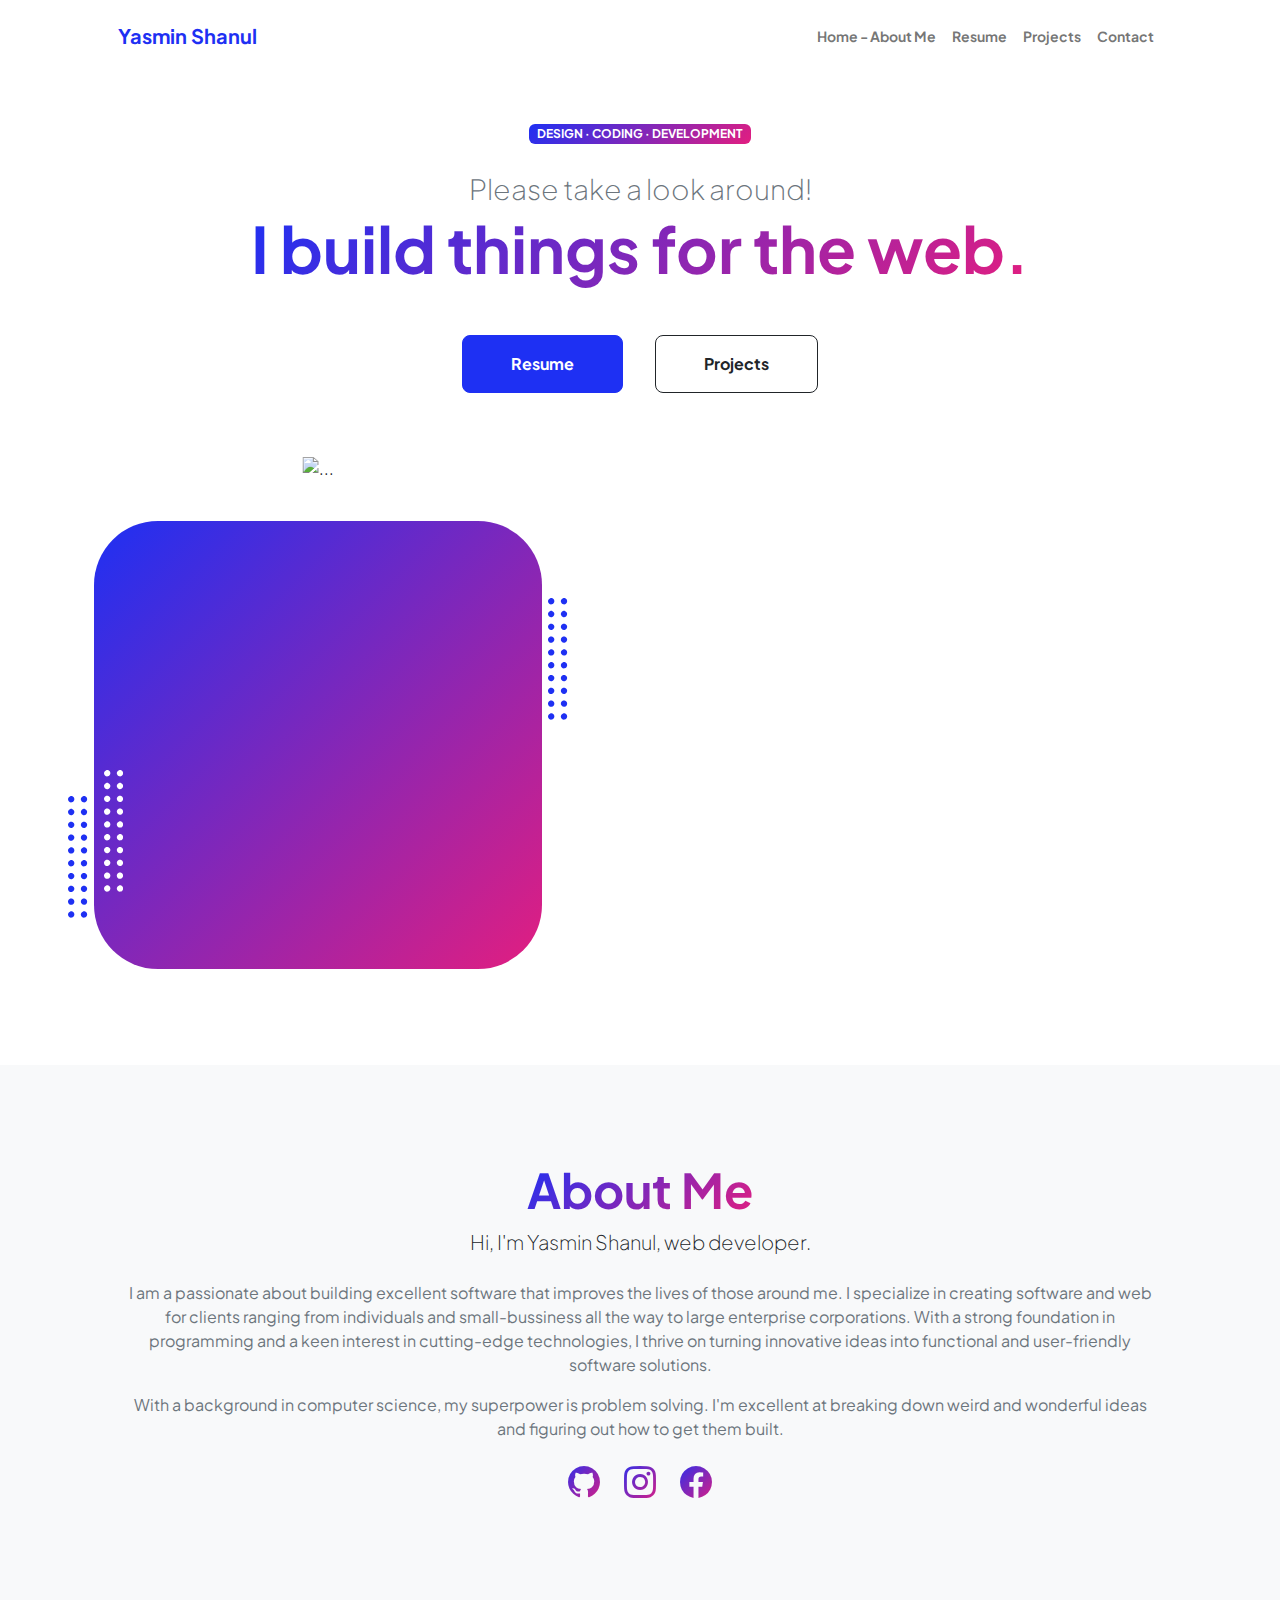
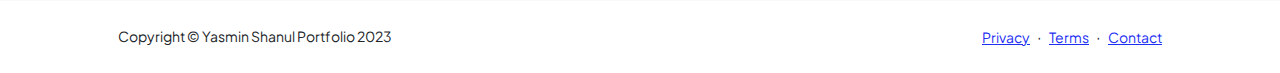
==== index.html @ e6933cc0 "commit" ====
<!DOCTYPE html>
<html lang="en">
    <head>
        <meta charset="utf-8" />
        <meta name="viewport" content="width=device-width, initial-scale=1, shrink-to-fit=no" />
        <meta name="description" content="" />
        <meta name="author" content="" />
        <title>Yasmin-Personal Portfolio Website</title>
        <!-- Favicon-->
        <link rel="icon" type="image/x-icon" href="assets/favicon.ico" />
        <!-- Custom Google font-->
        <link rel="preconnect" href="https://fonts.googleapis.com" />
        <link rel="preconnect" href="https://fonts.gstatic.com" crossorigin />
        <link href="https://fonts.googleapis.com/css2?family=Plus+Jakarta+Sans:wght@100;200;300;400;500;600;700;800;900&amp;display=swap" rel="stylesheet" />
        <!-- Bootstrap icons-->
        <link href="https://cdn.jsdelivr.net/npm/bootstrap-icons@1.8.1/font/bootstrap-icons.css" rel="stylesheet" />
        <!-- Core theme CSS (includes Bootstrap)-->
        <link href="css/styles.css" rel="stylesheet" />
    </head>
    <body class="d-flex flex-column h-100">
        <main class="flex-shrink-0">
            <!-- Navigation-->
            <nav class="navbar navbar-expand-lg navbar-light bg-white py-3">
                <div class="container px-5">
                    <a class="navbar-brand" href="index.html"><span class="fw-bolder text-primary">Yasmin Shanul</span></a>
                    <button class="navbar-toggler" type="button" data-bs-toggle="collapse" data-bs-target="#navbarSupportedContent" aria-controls="navbarSupportedContent" aria-expanded="false" aria-label="Toggle navigation"><span class="navbar-toggler-icon"></span></button>
                    <div class="collapse navbar-collapse" id="navbarSupportedContent">
                        <ul class="navbar-nav ms-auto mb-2 mb-lg-0 small fw-bolder">
                            <li class="nav-item"><a class="nav-link" href="index.html">Home - About Me</a></li>
                            <li class="nav-item"><a class="nav-link" href="aboutme.html">Resume</a></li>
                            <li class="nav-item"><a class="nav-link" href="projects.html">Projects</a></li>
                            <li class="nav-item"><a class="nav-link" href="contact.html">Contact</a></li>
                        </ul>
                    </div>
                </div>
            </nav>
            <!-- Header-->
            <header class="py-5">
                <div class="container px-5 pb-5">
                    <div class="row gx-5 align-items-center">
                        <div class="col-xxl-5">
                            <!-- Header text content-->
                            <div class="text-center text-xxl-start">
                                <div class="badge bg-gradient-primary-to-secondary text-white mb-4"><div class="text-uppercase">Design &middot; Coding &middot; Development</div></div>
                                <div class="fs-3 fw-light text-muted">Please take a look around!</div>
                                <h1 class="display-3 fw-bolder mb-5"><span class="text-gradient d-inline">I build things for the web.</span></h1>
                                <div class="d-grid gap-3 d-sm-flex justify-content-sm-center justify-content-xxl-start mb-3">
                                    <a class="btn btn-primary btn-lg px-5 py-3 me-sm-3 fs-6 fw-bolder" href="resume.html">Resume</a>
                                    <a class="btn btn-outline-dark btn-lg px-5 py-3 fs-6 fw-bolder" href="projects.html">Projects</a>
                                </div>
                            </div>
                        </div>
                        <div class="col-xxl-7"> </div>
                            <!-- Header profile picture-->
                            <div class="d-flex justify-content-center mt-5 mt-xxl-0"></div>
                            
                                <div class="profile bg-gradient-primary-to-secondary">
                                    <!-- TIP: For best results, use a photo with a transparent background like the demo example below-->
                                    <!-- Watch a tutorial on how to do this on YouTube (link)-->
                                    <img class="profile-img" src="images/test.jpg" alt="..." />
                                    <div class="dots-1">
                                        <!-- SVG Dots-->
                                        <svg version="1.1" xmlns="http://www.w3.org/2000/svg" xmlns:xlink="http://www.w3.org/1999/xlink" x="0px" y="0px" viewBox="0 0 191.6 1215.4" style="enable-background: new 0 0 191.6 1215.4" xml:space="preserve"></svg>
                                            <g transform="translate(0.000000,1280.000000) scale(0.100000,-0.100000)">
                                                <path d="M227.7,12788.6c-105-35-200-141-222-248c-43-206,163-412,369-369c155,32,275,190,260,339c-11,105-90,213-190,262        C383.7,12801.6,289.7,12808.6,227.7,12788.6z"></path>
                                                <path d="M1507.7,12788.6c-151-50-253-216-222-362c25-119,136-230,254-255c194-41,395,142,375,339c-11,105-90,213-190,262        C1663.7,12801.6,1569.7,12808.6,1507.7,12788.6z"></path>
                                                <path d="M227.7,11508.6c-105-35-200-141-222-248c-43-206,163-412,369-369c155,32,275,190,260,339c-11,105-90,213-190,262        C383.7,11521.6,289.7,11528.6,227.7,11508.6z"></path>
                                                <path d="M1507.7,11508.6c-151-50-253-216-222-362c25-119,136-230,254-255c194-41,395,142,375,339c-11,105-90,213-190,262        C1663.7,11521.6,1569.7,11528.6,1507.7,11508.6z"></path>
                                                <path d="M227.7,10228.6c-105-35-200-141-222-248c-43-206,163-412,369-369c155,32,275,190,260,339c-11,105-90,213-190,262        C383.7,10241.6,289.7,10248.6,227.7,10228.6z"></path>
                                                <path d="M1507.7,10228.6c-105-35-200-141-222-248c-43-206,163-412,369-369c155,32,275,190,260,339c-11,105-90,213-190,262        C1663.7,10241.6,1569.7,10248.6,1507.7,10228.6z"></path>
                                                <path d="M227.7,8948.6c-105-35-200-141-222-248c-43-206,163-412,369-369c155,32,275,190,260,339c-11,105-90,213-190,262        C383.7,8961.6,289.7,8968.6,227.7,8948.6z"></path>
                                                <path d="M1507.7,8948.6c-105-35-200-141-222-248c-43-206,163-412,369-369c155,32,275,190,260,339c-11,105-90,213-190,262        C1663.7,8961.6,1569.7,8968.6,1507.7,8948.6z"></path>
                                                <path d="M227.7,7668.6c-105-35-200-141-222-248c-43-206,163-412,369-369c155,32,275,190,260,339c-11,105-90,213-190,262        C383.7,7681.6,289.7,7688.6,227.7,7668.6z"></path>
                                                <path d="M1507.7,7668.6c-105-35-200-141-222-248c-43-206,163-412,369-369c155,32,275,190,260,339c-11,105-90,213-190,262        C1663.7,7681.6,1569.7,7688.6,1507.7,7668.6z"></path>
                                                <path d="M227.7,6388.6c-105-35-200-141-222-248c-43-206,163-412,369-369c155,32,275,190,260,339c-11,105-90,213-190,262        C383.7,6401.6,289.7,6408.6,227.7,6388.6z"></path>
                                                <path d="M1507.7,6388.6c-105-35-200-141-222-248c-43-206,163-412,369-369c155,32,275,190,260,339c-11,105-90,213-190,262        C1663.7,6401.6,1569.7,6408.6,1507.7,6388.6z"></path>
                                                <path d="M227.7,5108.6c-105-35-200-141-222-248c-43-206,163-412,369-369c155,32,275,190,260,339c-11,105-90,213-190,262        C383.7,5121.6,289.7,5128.6,227.7,5108.6z"></path>
                                                <path d="M1507.7,5108.6c-105-35-200-141-222-248c-43-206,163-412,369-369c155,32,275,190,260,339c-11,105-90,213-190,262        C1663.7,5121.6,1569.7,5128.6,1507.7,5108.6z"></path>
                                                <path d="M227.7,3828.6c-105-35-200-141-222-248c-43-206,163-412,369-369c155,32,275,190,260,339c-11,105-90,213-190,262        C383.7,3841.6,289.7,3848.6,227.7,3828.6z"></path>
                                                <path d="M1507.7,3828.6c-105-35-200-141-222-248c-43-206,163-412,369-369c155,32,275,190,260,339c-11,105-90,213-190,262        C1663.7,3841.6,1569.7,3848.6,1507.7,3828.6z"></path>
                                                <path d="M227.7,2548.6c-105-35-200-141-222-248c-43-206,163-412,369-369c155,32,275,190,260,339c-11,105-90,213-190,262        C383.7,2561.6,289.7,2568.6,227.7,2548.6z"></path>
                                                <path d="M1507.7,2548.6c-105-35-200-141-222-248c-43-206,163-412,369-369c155,32,275,190,260,339c-11,105-90,213-190,262        C1663.7,2561.6,1569.7,2568.6,1507.7,2548.6z"></path>
                                                <path d="M227.7,1268.6c-105-35-200-141-222-248c-43-206,163-412,369-369c155,32,275,190,260,339c-11,105-90,213-190,262        C383.7,1281.6,289.7,1288.6,227.7,1268.6z"></path>
                                                <path d="M1507.7,1268.6c-105-35-200-141-222-248c-43-206,163-412,369-369c155,32,275,190,260,339c-11,105-90,213-190,262        C1663.7,1281.6,1569.7,1288.6,1507.7,1268.6z"></path>
                                            </g>
                                        </svg>
                                        <!-- END of SVG dots-->
                                    </div>
                                    <div class="dots-2">
                                        <!-- SVG Dots-->
                                        <svg version="1.1" xmlns="http://www.w3.org/2000/svg" xmlns:xlink="http://www.w3.org/1999/xlink" x="0px" y="0px" viewBox="0 0 191.6 1215.4" style="enable-background: new 0 0 191.6 1215.4" xml:space="preserve">
                                            <g transform="translate(0.000000,1280.000000) scale(0.100000,-0.100000)">
                                                <path d="M227.7,12788.6c-105-35-200-141-222-248c-43-206,163-412,369-369c155,32,275,190,260,339c-11,105-90,213-190,262        C383.7,12801.6,289.7,12808.6,227.7,12788.6z"></path>
                                                <path d="M1507.7,12788.6c-151-50-253-216-222-362c25-119,136-230,254-255c194-41,395,142,375,339c-11,105-90,213-190,262        C1663.7,12801.6,1569.7,12808.6,1507.7,12788.6z"></path>
                                                <path d="M227.7,11508.6c-105-35-200-141-222-248c-43-206,163-412,369-369c155,32,275,190,260,339c-11,105-90,213-190,262        C383.7,11521.6,289.7,11528.6,227.7,11508.6z"></path>
                                                <path d="M1507.7,11508.6c-151-50-253-216-222-362c25-119,136-230,254-255c194-41,395,142,375,339c-11,105-90,213-190,262        C1663.7,11521.6,1569.7,11528.6,1507.7,11508.6z"></path>
                                                <path d="M227.7,10228.6c-105-35-200-141-222-248c-43-206,163-412,369-369c155,32,275,190,260,339c-11,105-90,213-190,262        C383.7,10241.6,289.7,10248.6,227.7,10228.6z"></path>
                                                <path d="M1507.7,10228.6c-105-35-200-141-222-248c-43-206,163-412,369-369c155,32,275,190,260,339c-11,105-90,213-190,262        C1663.7,10241.6,1569.7,10248.6,1507.7,10228.6z"></path>
                                                <path d="M227.7,8948.6c-105-35-200-141-222-248c-43-206,163-412,369-369c155,32,275,190,260,339c-11,105-90,213-190,262        C383.7,8961.6,289.7,8968.6,227.7,8948.6z"></path>
                                                <path d="M1507.7,8948.6c-105-35-200-141-222-248c-43-206,163-412,369-369c155,32,275,190,260,339c-11,105-90,213-190,262        C1663.7,8961.6,1569.7,8968.6,1507.7,8948.6z"></path>
                                                <path d="M227.7,7668.6c-105-35-200-141-222-248c-43-206,163-412,369-369c155,32,275,190,260,339c-11,105-90,213-190,262        C383.7,7681.6,289.7,7688.6,227.7,7668.6z"></path>
                                                <path d="M1507.7,7668.6c-105-35-200-141-222-248c-43-206,163-412,369-369c155,32,275,190,260,339c-11,105-90,213-190,262        C1663.7,7681.6,1569.7,7688.6,1507.7,7668.6z"></path>
                                                <path d="M227.7,6388.6c-105-35-200-141-222-248c-43-206,163-412,369-369c155,32,275,190,260,339c-11,105-90,213-190,262        C383.7,6401.6,289.7,6408.6,227.7,6388.6z"></path>
                                                <path d="M1507.7,6388.6c-105-35-200-141-222-248c-43-206,163-412,369-369c155,32,275,190,260,339c-11,105-90,213-190,262        C1663.7,6401.6,1569.7,6408.6,1507.7,6388.6z"></path>
                                                <path d="M227.7,5108.6c-105-35-200-141-222-248c-43-206,163-412,369-369c155,32,275,190,260,339c-11,105-90,213-190,262        C383.7,5121.6,289.7,5128.6,227.7,5108.6z"></path>
                                                <path d="M1507.7,5108.6c-105-35-200-141-222-248c-43-206,163-412,369-369c155,32,275,190,260,339c-11,105-90,213-190,262        C1663.7,5121.6,1569.7,5128.6,1507.7,5108.6z"></path>
                                                <path d="M227.7,3828.6c-105-35-200-141-222-248c-43-206,163-412,369-369c155,32,275,190,260,339c-11,105-90,213-190,262        C383.7,3841.6,289.7,3848.6,227.7,3828.6z"></path>
                                                <path d="M1507.7,3828.6c-105-35-200-141-222-248c-43-206,163-412,369-369c155,32,275,190,260,339c-11,105-90,213-190,262        C1663.7,3841.6,1569.7,3848.6,1507.7,3828.6z"></path>
                                                <path d="M227.7,2548.6c-105-35-200-141-222-248c-43-206,163-412,369-369c155,32,275,190,260,339c-11,105-90,213-190,262        C383.7,2561.6,289.7,2568.6,227.7,2548.6z"></path>
                                                <path d="M1507.7,2548.6c-105-35-200-141-222-248c-43-206,163-412,369-369c155,32,275,190,260,339c-11,105-90,213-190,262        C1663.7,2561.6,1569.7,2568.6,1507.7,2548.6z"></path>
                                                <path d="M227.7,1268.6c-105-35-200-141-222-248c-43-206,163-412,369-369c155,32,275,190,260,339c-11,105-90,213-190,262        C383.7,1281.6,289.7,1288.6,227.7,1268.6z"></path>
                                                <path d="M1507.7,1268.6c-105-35-200-141-222-248c-43-206,163-412,369-369c155,32,275,190,260,339c-11,105-90,213-190,262        C1663.7,1281.6,1569.7,1288.6,1507.7,1268.6z"></path>
                                            </g>
                                        </svg>
                                        <!-- END of SVG dots-->
                                    </div>
                                    <div class="dots-3">
                                        <!-- SVG Dots-->
                                        <svg version="1.1" xmlns="http://www.w3.org/2000/svg" xmlns:xlink="http://www.w3.org/1999/xlink" x="0px" y="0px" viewBox="0 0 191.6 1215.4" style="enable-background: new 0 0 191.6 1215.4" xml:space="preserve">
                                            <g transform="translate(0.000000,1280.000000) scale(0.100000,-0.100000)">
                                                <path d="M227.7,12788.6c-105-35-200-141-222-248c-43-206,163-412,369-369c155,32,275,190,260,339c-11,105-90,213-190,262        C383.7,12801.6,289.7,12808.6,227.7,12788.6z"></path>
                                                <path d="M1507.7,12788.6c-151-50-253-216-222-362c25-119,136-230,254-255c194-41,395,142,375,339c-11,105-90,213-190,262        C1663.7,12801.6,1569.7,12808.6,1507.7,12788.6z"></path>
                                                <path d="M227.7,11508.6c-105-35-200-141-222-248c-43-206,163-412,369-369c155,32,275,190,260,339c-11,105-90,213-190,262        C383.7,11521.6,289.7,11528.6,227.7,11508.6z"></path>
                                                <path d="M1507.7,11508.6c-151-50-253-216-222-362c25-119,136-230,254-255c194-41,395,142,375,339c-11,105-90,213-190,262        C1663.7,11521.6,1569.7,11528.6,1507.7,11508.6z"></path>
                                                <path d="M227.7,10228.6c-105-35-200-141-222-248c-43-206,163-412,369-369c155,32,275,190,260,339c-11,105-90,213-190,262        C383.7,10241.6,289.7,10248.6,227.7,10228.6z"></path>
                                                <path d="M1507.7,10228.6c-105-35-200-141-222-248c-43-206,163-412,369-369c155,32,275,190,260,339c-11,105-90,213-190,262        C1663.7,10241.6,1569.7,10248.6,1507.7,10228.6z"></path>
                                                <path d="M227.7,8948.6c-105-35-200-141-222-248c-43-206,163-412,369-369c155,32,275,190,260,339c-11,105-90,213-190,262        C383.7,8961.6,289.7,8968.6,227.7,8948.6z"></path>
                                                <path d="M1507.7,8948.6c-105-35-200-141-222-248c-43-206,163-412,369-369c155,32,275,190,260,339c-11,105-90,213-190,262        C1663.7,8961.6,1569.7,8968.6,1507.7,8948.6z"></path>
                                                <path d="M227.7,7668.6c-105-35-200-141-222-248c-43-206,163-412,369-369c155,32,275,190,260,339c-11,105-90,213-190,262        C383.7,7681.6,289.7,7688.6,227.7,7668.6z"></path>
                                                <path d="M1507.7,7668.6c-105-35-200-141-222-248c-43-206,163-412,369-369c155,32,275,190,260,339c-11,105-90,213-190,262        C1663.7,7681.6,1569.7,7688.6,1507.7,7668.6z"></path>
                                                <path d="M227.7,6388.6c-105-35-200-141-222-248c-43-206,163-412,369-369c155,32,275,190,260,339c-11,105-90,213-190,262        C383.7,6401.6,289.7,6408.6,227.7,6388.6z"></path>
                                                <path d="M1507.7,6388.6c-105-35-200-141-222-248c-43-206,163-412,369-369c155,32,275,190,260,339c-11,105-90,213-190,262        C1663.7,6401.6,1569.7,6408.6,1507.7,6388.6z"></path>
                                                <path d="M227.7,5108.6c-105-35-200-141-222-248c-43-206,163-412,369-369c155,32,275,190,260,339c-11,105-90,213-190,262        C383.7,5121.6,289.7,5128.6,227.7,5108.6z"></path>
                                                <path d="M1507.7,5108.6c-105-35-200-141-222-248c-43-206,163-412,369-369c155,32,275,190,260,339c-11,105-90,213-190,262        C1663.7,5121.6,1569.7,5128.6,1507.7,5108.6z"></path>
                                                <path d="M227.7,3828.6c-105-35-200-141-222-248c-43-206,163-412,369-369c155,32,275,190,260,339c-11,105-90,213-190,262        C383.7,3841.6,289.7,3848.6,227.7,3828.6z"></path>
                                                <path d="M1507.7,3828.6c-105-35-200-141-222-248c-43-206,163-412,369-369c155,32,275,190,260,339c-11,105-90,213-190,262        C1663.7,3841.6,1569.7,3848.6,1507.7,3828.6z"></path>
                                                <path d="M227.7,2548.6c-105-35-200-141-222-248c-43-206,163-412,369-369c155,32,275,190,260,339c-11,105-90,213-190,262        C383.7,2561.6,289.7,2568.6,227.7,2548.6z"></path>
                                                <path d="M1507.7,2548.6c-105-35-200-141-222-248c-43-206,163-412,369-369c155,32,275,190,260,339c-11,105-90,213-190,262        C1663.7,2561.6,1569.7,2568.6,1507.7,2548.6z"></path>
                                                <path d="M227.7,1268.6c-105-35-200-141-222-248c-43-206,163-412,369-369c155,32,275,190,260,339c-11,105-90,213-190,262        C383.7,1281.6,289.7,1288.6,227.7,1268.6z"></path>
                                                <path d="M1507.7,1268.6c-105-35-200-141-222-248c-43-206,163-412,369-369c155,32,275,190,260,339c-11,105-90,213-190,262        C1663.7,1281.6,1569.7,1288.6,1507.7,1268.6z"></path>
                                            </g>
                                        </svg>
                                        <!-- END of SVG dots-->
                                    </div>
                                    <div class="dots-4">
                                        <!-- SVG Dots-->
                                        <svg version="1.1" xmlns="http://www.w3.org/2000/svg" xmlns:xlink="http://www.w3.org/1999/xlink" x="0px" y="0px" viewBox="0 0 191.6 1215.4" style="enable-background: new 0 0 191.6 1215.4" xml:space="preserve">
                                            <g transform="translate(0.000000,1280.000000) scale(0.100000,-0.100000)">
                                                <path d="M227.7,12788.6c-105-35-200-141-222-248c-43-206,163-412,369-369c155,32,275,190,260,339c-11,105-90,213-190,262        C383.7,12801.6,289.7,12808.6,227.7,12788.6z"></path>
                                                <path d="M1507.7,12788.6c-151-50-253-216-222-362c25-119,136-230,254-255c194-41,395,142,375,339c-11,105-90,213-190,262        C1663.7,12801.6,1569.7,12808.6,1507.7,12788.6z"></path>
                                                <path d="M227.7,11508.6c-105-35-200-141-222-248c-43-206,163-412,369-369c155,32,275,190,260,339c-11,105-90,213-190,262        C383.7,11521.6,289.7,11528.6,227.7,11508.6z"></path>
                                                <path d="M1507.7,11508.6c-151-50-253-216-222-362c25-119,136-230,254-255c194-41,395,142,375,339c-11,105-90,213-190,262        C1663.7,11521.6,1569.7,11528.6,1507.7,11508.6z"></path>
                                                <path d="M227.7,10228.6c-105-35-200-141-222-248c-43-206,163-412,369-369c155,32,275,190,260,339c-11,105-90,213-190,262        C383.7,10241.6,289.7,10248.6,227.7,10228.6z"></path>
                                                <path d="M1507.7,10228.6c-105-35-200-141-222-248c-43-206,163-412,369-369c155,32,275,190,260,339c-11,105-90,213-190,262        C1663.7,10241.6,1569.7,10248.6,1507.7,10228.6z"></path>
                                                <path d="M227.7,8948.6c-105-35-200-141-222-248c-43-206,163-412,369-369c155,32,275,190,260,339c-11,105-90,213-190,262        C383.7,8961.6,289.7,8968.6,227.7,8948.6z"></path>
                                                <path d="M1507.7,8948.6c-105-35-200-141-222-248c-43-206,163-412,369-369c155,32,275,190,260,339c-11,105-90,213-190,262        C1663.7,8961.6,1569.7,8968.6,1507.7,8948.6z"></path>
                                                <path d="M227.7,7668.6c-105-35-200-141-222-248c-43-206,163-412,369-369c155,32,275,190,260,339c-11,105-90,213-190,262        C383.7,7681.6,289.7,7688.6,227.7,7668.6z"></path>
                                                <path d="M1507.7,7668.6c-105-35-200-141-222-248c-43-206,163-412,369-369c155,32,275,190,260,339c-11,105-90,213-190,262        C1663.7,7681.6,1569.7,7688.6,1507.7,7668.6z"></path>
                                                <path d="M227.7,6388.6c-105-35-200-141-222-248c-43-206,163-412,369-369c155,32,275,190,260,339c-11,105-90,213-190,262        C383.7,6401.6,289.7,6408.6,227.7,6388.6z"></path>
                                                <path d="M1507.7,6388.6c-105-35-200-141-222-248c-43-206,163-412,369-369c155,32,275,190,260,339c-11,105-90,213-190,262        C1663.7,6401.6,1569.7,6408.6,1507.7,6388.6z"></path>
                                                <path d="M227.7,5108.6c-105-35-200-141-222-248c-43-206,163-412,369-369c155,32,275,190,260,339c-11,105-90,213-190,262        C383.7,5121.6,289.7,5128.6,227.7,5108.6z"></path>
                                                <path d="M1507.7,5108.6c-105-35-200-141-222-248c-43-206,163-412,369-369c155,32,275,190,260,339c-11,105-90,213-190,262        C1663.7,5121.6,1569.7,5128.6,1507.7,5108.6z"></path>
                                                <path d="M227.7,3828.6c-105-35-200-141-222-248c-43-206,163-412,369-369c155,32,275,190,260,339c-11,105-90,213-190,262        C383.7,3841.6,289.7,3848.6,227.7,3828.6z"></path>
                                                <path d="M1507.7,3828.6c-105-35-200-141-222-248c-43-206,163-412,369-369c155,32,275,190,260,339c-11,105-90,213-190,262        C1663.7,3841.6,1569.7,3848.6,1507.7,3828.6z"></path>
                                                <path d="M227.7,2548.6c-105-35-200-141-222-248c-43-206,163-412,369-369c155,32,275,190,260,339c-11,105-90,213-190,262        C383.7,2561.6,289.7,2568.6,227.7,2548.6z"></path>
                                                <path d="M1507.7,2548.6c-105-35-200-141-222-248c-43-206,163-412,369-369c155,32,275,190,260,339c-11,105-90,213-190,262        C1663.7,2561.6,1569.7,2568.6,1507.7,2548.6z"></path>
                                                <path d="M227.7,1268.6c-105-35-200-141-222-248c-43-206,163-412,369-369c155,32,275,190,260,339c-11,105-90,213-190,262        C383.7,1281.6,289.7,1288.6,227.7,1268.6z"></path>
                                                <path d="M1507.7,1268.6c-105-35-200-141-222-248c-43-206,163-412,369-369c155,32,275,190,260,339c-11,105-90,213-190,262        C1663.7,1281.6,1569.7,1288.6,1507.7,1268.6z"></path>
                                            </g>
                                        </svg>
                                        <!-- END of SVG dots-->
                                    </div>
                                </div>
                            </div>
                        </div>
                    </div>
                </div>
            </header>
            <!-- About Section-->
            <section class="bg-light py-5">
                <div class="container px-5">
                    <div class="row gx-5 justify-content-center">
                        <div class="col-xxl-8">
                            <div class="text-center my-5">
                                <h2 class="display-5 fw-bolder"><span class="text-gradient d-inline">About Me</span></h2>
                                <p class="lead fw-light mb-4">Hi, I'm Yasmin Shanul, web developer.</p>
                                <p class="text-muted">I am a passionate about building excellent software that improves 
                                    the lives of those around me. I specialize in creating software and web
                                    for clients ranging from individuals and small-bussiness all the 
                                    way to large enterprise corporations. With a strong foundation in 
                                    programming and a keen interest in cutting-edge technologies, 
                                    I thrive on turning innovative ideas into functional and user-friendly software solutions.</p>
                                <p class="text-muted"> With a background in computer science, my superpower is problem solving. 
                                    I'm excellent at breaking down weird and wonderful ideas and figuring out how to get them built.</p>
                                <div class="d-flex justify-content-center fs-2 gap-4">
                                    <a class="text-gradient" href="https://github.com/yasminshanul/yasminshanul.github.io"><i class="bi bi-github"></i></a>
                                    <a class="text-gradient" href="https://instagram.com/yasminshnl?igshid=OGQ5ZDc2ODk2ZA%3D%3D&utm_source=qr"><i class="bi bi-instagram"></i></a>
                                    <a class="text-gradient" href="https://www.facebook.com/share/74oPw2kGSFbqLPpQ/"><i class="bi bi-facebook"></i></a>
                                </div>
                            </div>
                        </div>
                    </div>
                </div>
            </section>
        </main>
        <!-- Footer-->
        <footer class="bg-white py-4 mt-auto">
            <div class="container px-5">
                <div class="row align-items-center justify-content-between flex-column flex-sm-row">
                    <div class="col-auto"><div class="small m-0">Copyright &copy; Yasmin Shanul Portfolio 2023</div></div>
                    <div class="col-auto">
                        <a class="small" href="#!">Privacy</a>
                        <span class="mx-1">&middot;</span>
                        <a class="small" href="#!">Terms</a>
                        <span class="mx-1">&middot;</span>
                        <a class="small" href="#!">Contact</a>
                    </div>
                </div>
            </div>
        </footer>
        <!-- Bootstrap core JS-->
        <script src="https://cdn.jsdelivr.net/npm/bootstrap@5.2.3/dist/js/bootstrap.bundle.min.js"></script>
        <!-- Core theme JS-->
        <script src="js/scripts.js"></script>
    </body>
</html>
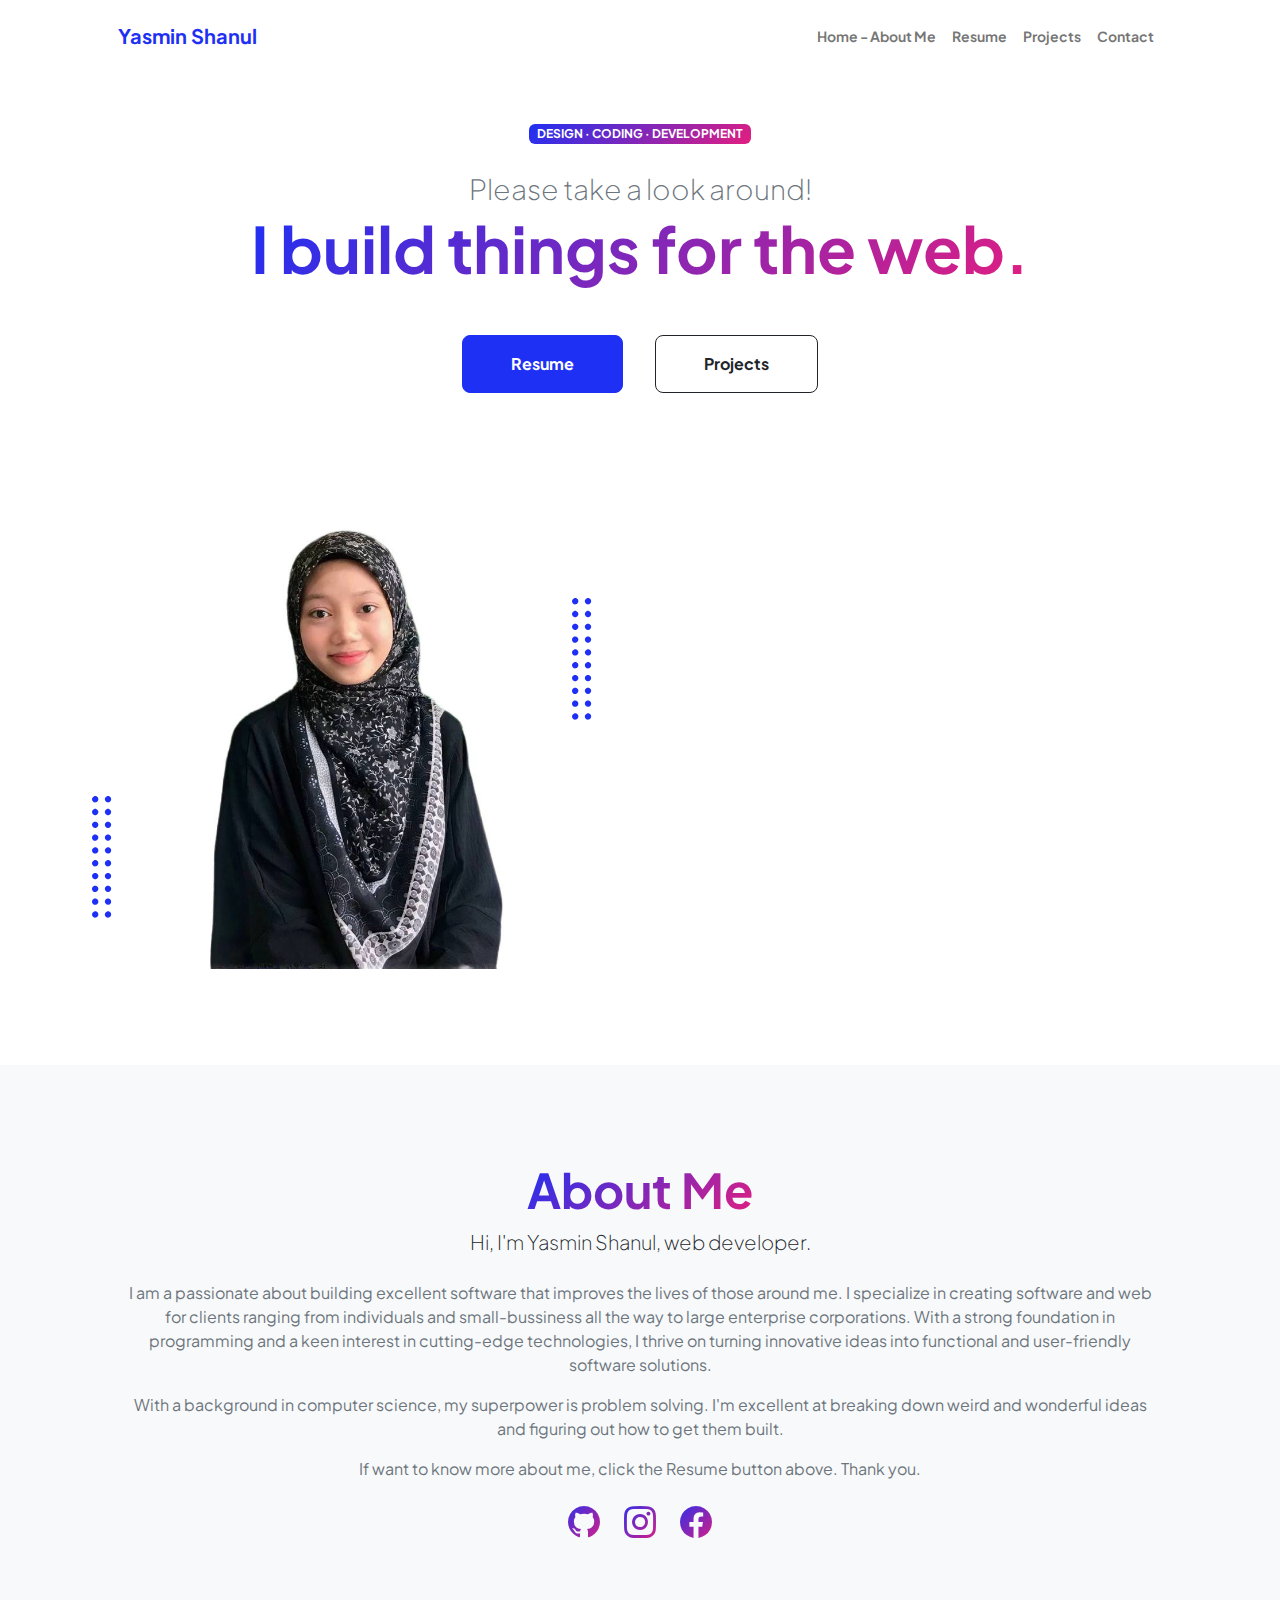
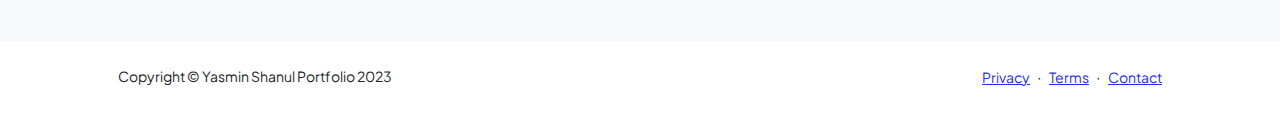
==== commit 30ca207b: "Update index.html" ====
--- a/index.html
+++ b/index.html
@@ -43,21 +43,22 @@
                             <div class="text-center text-xxl-start">
                                 <div class="badge bg-gradient-primary-to-secondary text-white mb-4"><div class="text-uppercase">Design &middot; Coding &middot; Development</div></div>
                                 <div class="fs-3 fw-light text-muted">Please take a look around!</div>
-                                <h1 class="display-3 fw-bolder mb-5"><span class="text-gradient d-inline">I build things for the web.</span></h1>
+                                <h1 class="display-3 fw-bolder mb-5"><span class="text-gradient d-inline" >I build things for the web.</span></h1>
                                 <div class="d-grid gap-3 d-sm-flex justify-content-sm-center justify-content-xxl-start mb-3">
-                                    <a class="btn btn-primary btn-lg px-5 py-3 me-sm-3 fs-6 fw-bolder" href="resume.html">Resume</a>
+                                    <a class="btn btn-primary btn-lg px-5 py-3 me-sm-3 fs-6 fw-bolder" href="aboutme.html">Resume</a>
                                     <a class="btn btn-outline-dark btn-lg px-5 py-3 fs-6 fw-bolder" href="projects.html">Projects</a>
                                 </div>
                             </div>
                         </div>
+                        <section>
                         <div class="col-xxl-7"> </div>
                             <!-- Header profile picture-->
                             <div class="d-flex justify-content-center mt-5 mt-xxl-0"></div>
-                            
+                                
                                 <div class="profile bg-gradient-primary-to-secondary">
                                     <!-- TIP: For best results, use a photo with a transparent background like the demo example below-->
                                     <!-- Watch a tutorial on how to do this on YouTube (link)-->
-                                    <img class="profile-img" src="images/test.jpg" alt="..." />
+                                    <img class="profile-img" src="images/profilepic.jpg" alt="..." />
                                     <div class="dots-1">
                                         <!-- SVG Dots-->
                                         <svg version="1.1" xmlns="http://www.w3.org/2000/svg" xmlns:xlink="http://www.w3.org/1999/xlink" x="0px" y="0px" viewBox="0 0 191.6 1215.4" style="enable-background: new 0 0 191.6 1215.4" xml:space="preserve"></svg>
@@ -168,6 +169,8 @@
                                                 <path d="M1507.7,1268.6c-105-35-200-141-222-248c-43-206,163-412,369-369c155,32,275,190,260,339c-11,105-90,213-190,262        C1663.7,1281.6,1569.7,1288.6,1507.7,1268.6z"></path>
                                             </g>
                                         </svg>
+                                        </div>
+                                    </section>
                                         <!-- END of SVG dots-->
                                     </div>
                                 </div>
@@ -192,6 +195,7 @@
                                     I thrive on turning innovative ideas into functional and user-friendly software solutions.</p>
                                 <p class="text-muted"> With a background in computer science, my superpower is problem solving. 
                                     I'm excellent at breaking down weird and wonderful ideas and figuring out how to get them built.</p>
+                                <p class="text-muted"> If want to know more about me, click the Resume button above. Thank you. </p>
                                 <div class="d-flex justify-content-center fs-2 gap-4">
                                     <a class="text-gradient" href="https://github.com/yasminshanul/yasminshanul.github.io"><i class="bi bi-github"></i></a>
                                     <a class="text-gradient" href="https://instagram.com/yasminshnl?igshid=OGQ5ZDc2ODk2ZA%3D%3D&utm_source=qr"><i class="bi bi-instagram"></i></a>
@@ -213,7 +217,7 @@
                         <span class="mx-1">&middot;</span>
                         <a class="small" href="#!">Terms</a>
                         <span class="mx-1">&middot;</span>
-                        <a class="small" href="#!">Contact</a>
+                        <a class="small" href="https://instagram.com/yasminshnl?igshid=OGQ5ZDc2ODk2ZA%3D%3D&utm_source=qr">Contact</a>
                     </div>
                 </div>
             </div>
